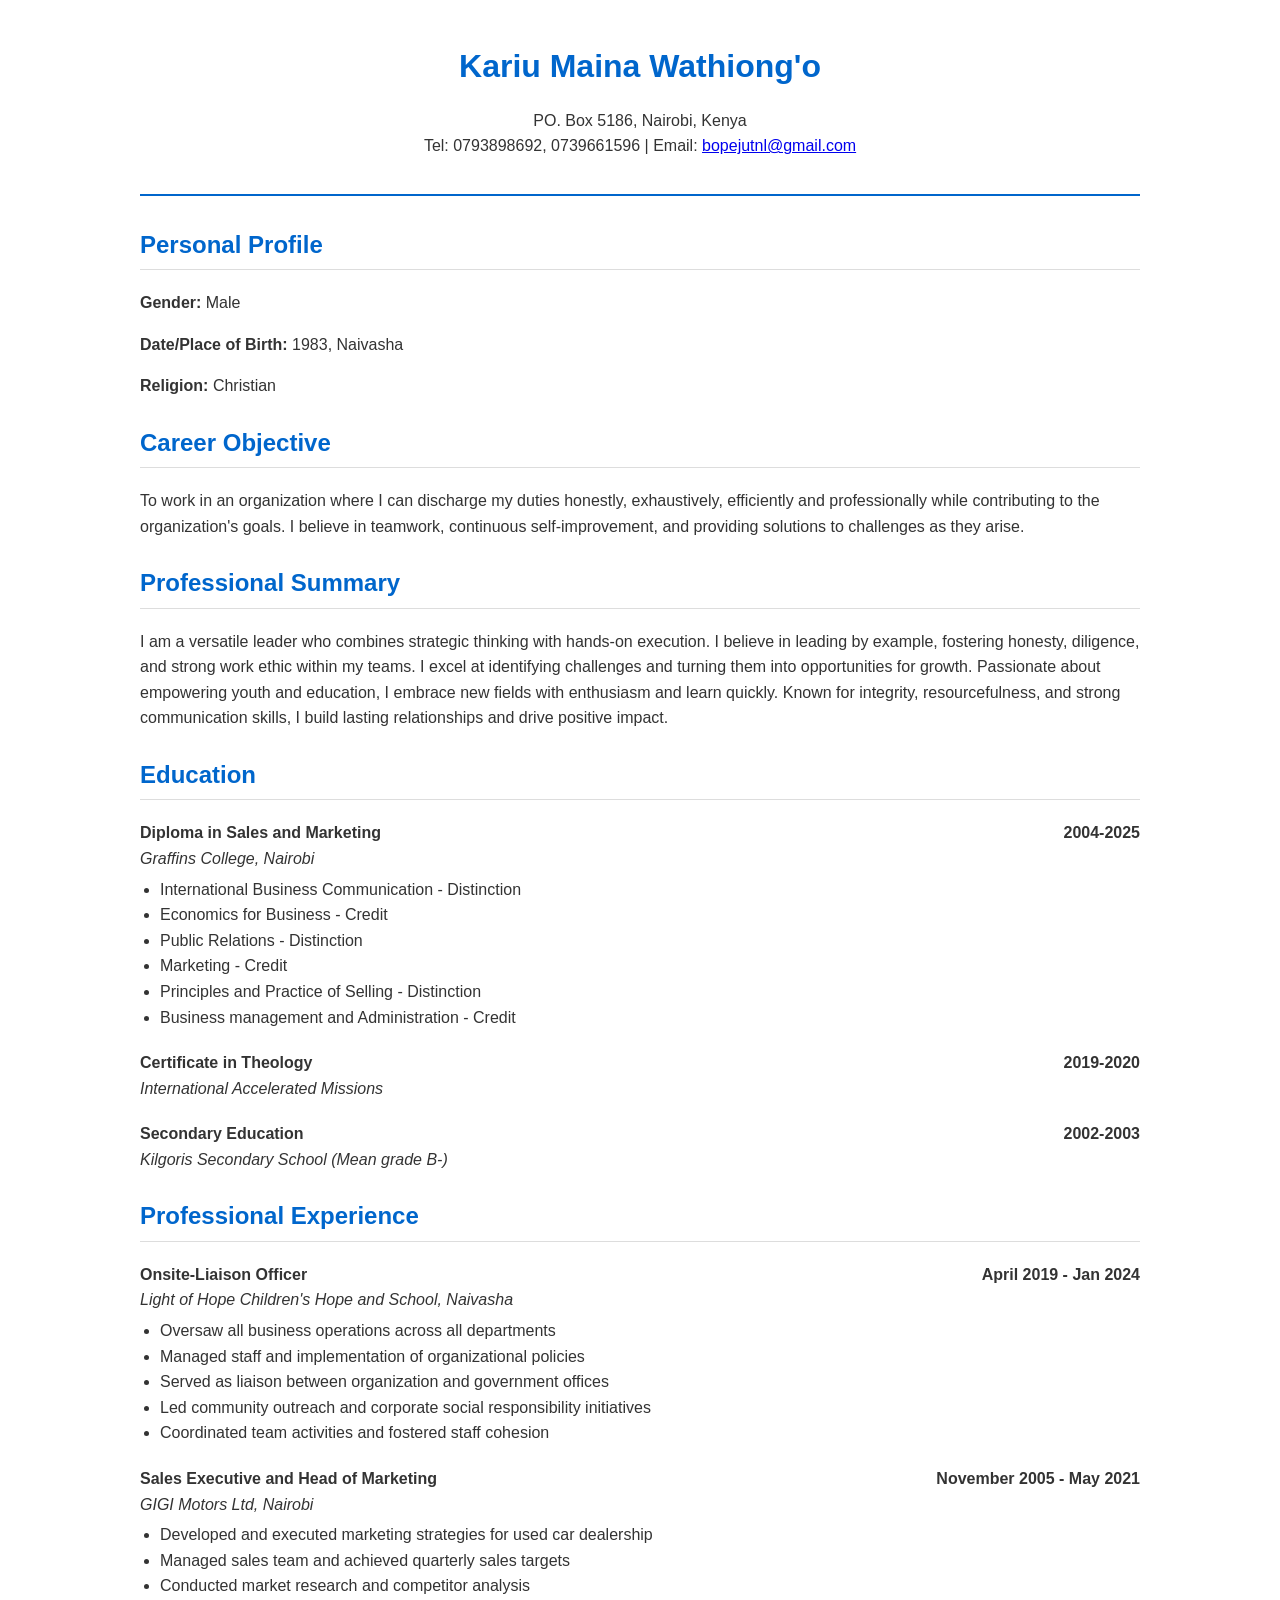
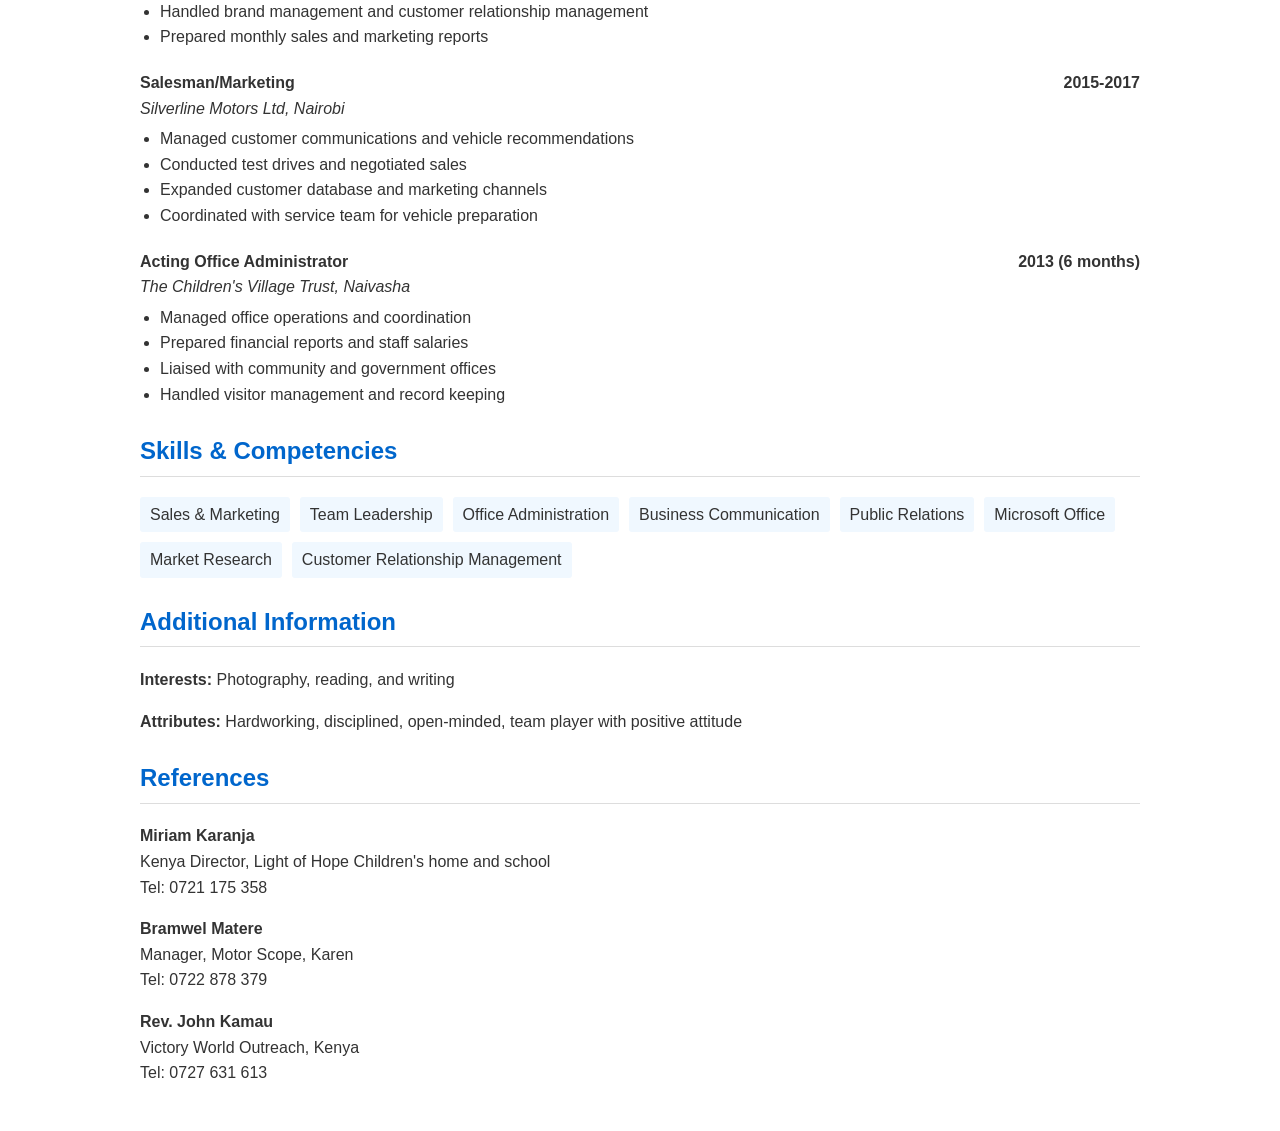
==== index.html @ bd1d7844 "Update and rename Kariu.html to index.html" ====
<!DOCTYPE html>
<html lang="en">
<head>
    <meta charset="UTF-8">
    <meta name="viewport" content="width=device-width, initial-scale=1.0">
    <title>Kariu Maina - Professional Profile</title>
    <style>
        body {
            font-family: Arial, sans-serif;
            line-height: 1.6;
            margin: 0;
            padding: 20px;
            color: #333;
            max-width: 1000px;
            margin: 0 auto;
        }
        header {
            text-align: center;
            margin-bottom: 30px;
            border-bottom: 2px solid #0066cc;
            padding-bottom: 20px;
        }
        h1 {
            color: #0066cc;
            margin-bottom: 5px;
        }
        h2 {
            color: #0066cc;
            border-bottom: 1px solid #ddd;
            padding-bottom: 5px;
            margin-top: 25px;
        }
        .contact-info {
            margin: 15px 0;
        }
        .section {
            margin-bottom: 25px;
        }
        .job {
            margin-bottom: 20px;
        }
        .job-title {
            font-weight: bold;
            display: flex;
            justify-content: space-between;
        }
        .job-company {
            font-style: italic;
        }
        ul {
            margin-top: 5px;
            padding-left: 20px;
        }
        .skills {
            display: flex;
            flex-wrap: wrap;
            gap: 10px;
        }
        .skill {
            background-color: #f0f8ff;
            padding: 5px 10px;
            border-radius: 3px;
        }
    </style>
</head>
<body>
    <header>
        <h1>Kariu Maina Wathiong'o</h1>
        <div class="contact-info">
            <div>PO. Box 5186, Nairobi, Kenya</div>
            <div>Tel: 0793898692, 0739661596 | Email: <a href="mailto:bopejutnl@gmail.com">bopejutnl@gmail.com</a></div>
        </div>
    </header>

    <section class="section">
        <h2>Personal Profile</h2>
        <p><strong>Gender:</strong> Male</p>
        <p><strong>Date/Place of Birth:</strong> 1983, Naivasha</p>
        <p><strong>Religion:</strong> Christian</p>
    </section>

    <section class="section">
        <h2>Career Objective</h2>
        <p>To work in an organization where I can discharge my duties honestly, exhaustively, efficiently and professionally while contributing to the organization's goals. I believe in teamwork, continuous self-improvement, and providing solutions to challenges as they arise.</p>
    </section>

    <section class="section">
        <h2>Professional Summary</h2>
        <p>I am a versatile leader who combines strategic thinking with hands-on execution. I believe in leading by example, fostering honesty, diligence, and strong work ethic within my teams. I excel at identifying challenges and turning them into opportunities for growth. Passionate about empowering youth and education, I embrace new fields with enthusiasm and learn quickly. Known for integrity, resourcefulness, and strong communication skills, I build lasting relationships and drive positive impact.</p>
    </section>

    <section class="section">
        <h2>Education</h2>
        <div class="job">
            <div class="job-title">
                <span>Diploma in Sales and Marketing</span>
                <span>2004-2025</span>
            </div>
            <div class="job-company">Graffins College, Nairobi</div>
            <ul>
                <li>International Business Communication - Distinction</li>
                <li>Economics for Business - Credit</li>
                <li>Public Relations - Distinction</li>
                <li>Marketing - Credit</li>
                <li>Principles and Practice of Selling - Distinction</li>
                <li>Business management and Administration - Credit</li>
            </ul>
        </div>
        
        <div class="job">
            <div class="job-title">
                <span>Certificate in Theology</span>
                <span>2019-2020</span>
            </div>
            <div class="job-company">International Accelerated Missions</div>
        </div>
        
        <div class="job">
            <div class="job-title">
                <span>Secondary Education</span>
                <span>2002-2003</span>
            </div>
            <div class="job-company">Kilgoris Secondary School (Mean grade B-)</div>
        </div>
    </section>

    <section class="section">
        <h2>Professional Experience</h2>
        
        <div class="job">
            <div class="job-title">
                <span>Onsite-Liaison Officer</span>
                <span>April 2019 - Jan 2024</span>
            </div>
            <div class="job-company">Light of Hope Children's Hope and School, Naivasha</div>
            <ul>
                <li>Oversaw all business operations across all departments</li>
                <li>Managed staff and implementation of organizational policies</li>
                <li>Served as liaison between organization and government offices</li>
                <li>Led community outreach and corporate social responsibility initiatives</li>
                <li>Coordinated team activities and fostered staff cohesion</li>
            </ul>
        </div>
        
        <div class="job">
            <div class="job-title">
                <span>Sales Executive and Head of Marketing</span>
                <span>November 2005 - May 2021</span>
            </div>
            <div class="job-company">GIGI Motors Ltd, Nairobi</div>
            <ul>
                <li>Developed and executed marketing strategies for used car dealership</li>
                <li>Managed sales team and achieved quarterly sales targets</li>
                <li>Conducted market research and competitor analysis</li>
                <li>Handled brand management and customer relationship management</li>
                <li>Prepared monthly sales and marketing reports</li>
            </ul>
        </div>
        
        <div class="job">
            <div class="job-title">
                <span>Salesman/Marketing</span>
                <span>2015-2017</span>
            </div>
            <div class="job-company">Silverline Motors Ltd, Nairobi</div>
            <ul>
                <li>Managed customer communications and vehicle recommendations</li>
                <li>Conducted test drives and negotiated sales</li>
                <li>Expanded customer database and marketing channels</li>
                <li>Coordinated with service team for vehicle preparation</li>
            </ul>
        </div>
        
        <div class="job">
            <div class="job-title">
                <span>Acting Office Administrator</span>
                <span>2013 (6 months)</span>
            </div>
            <div class="job-company">The Children's Village Trust, Naivasha</div>
            <ul>
                <li>Managed office operations and coordination</li>
                <li>Prepared financial reports and staff salaries</li>
                <li>Liaised with community and government offices</li>
                <li>Handled visitor management and record keeping</li>
            </ul>
        </div>
    </section>

    <section class="section">
        <h2>Skills & Competencies</h2>
        <div class="skills">
            <div class="skill">Sales & Marketing</div>
            <div class="skill">Team Leadership</div>
            <div class="skill">Office Administration</div>
            <div class="skill">Business Communication</div>
            <div class="skill">Public Relations</div>
            <div class="skill">Microsoft Office</div>
            <div class="skill">Market Research</div>
            <div class="skill">Customer Relationship Management</div>
        </div>
    </section>

    <section class="section">
        <h2>Additional Information</h2>
        <p><strong>Interests:</strong> Photography, reading, and writing</p>
        <p><strong>Attributes:</strong> Hardworking, disciplined, open-minded, team player with positive attitude</p>
    </section>

    <section class="section">
        <h2>References</h2>
        <p><strong>Miriam Karanja</strong><br>
        Kenya Director, Light of Hope Children's home and school<br>
        Tel: 0721 175 358</p>
        
        <p><strong>Bramwel Matere</strong><br>
        Manager, Motor Scope, Karen<br>
        Tel: 0722 878 379</p>
        
        <p><strong>Rev. John Kamau</strong><br>
        Victory World Outreach, Kenya<br>
        Tel: 0727 631 613</p>
    </section>
</body>
</html>
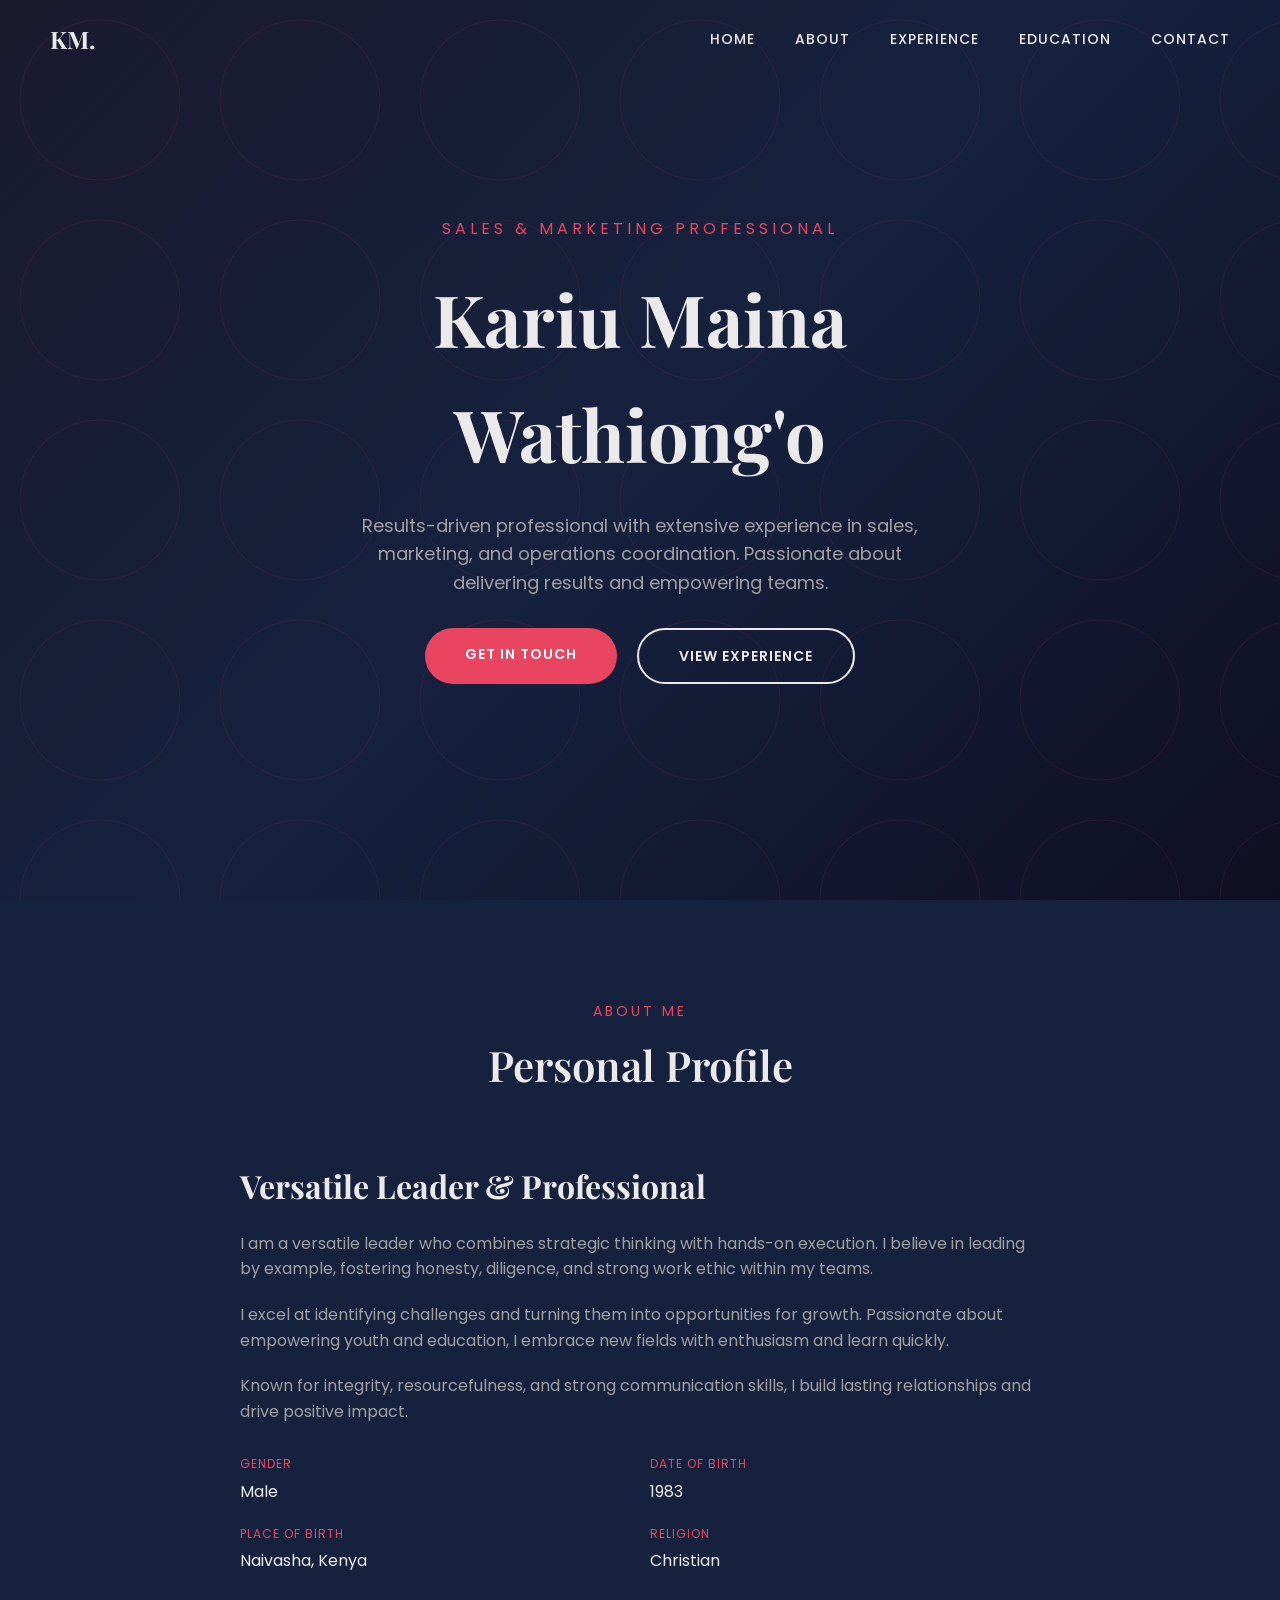
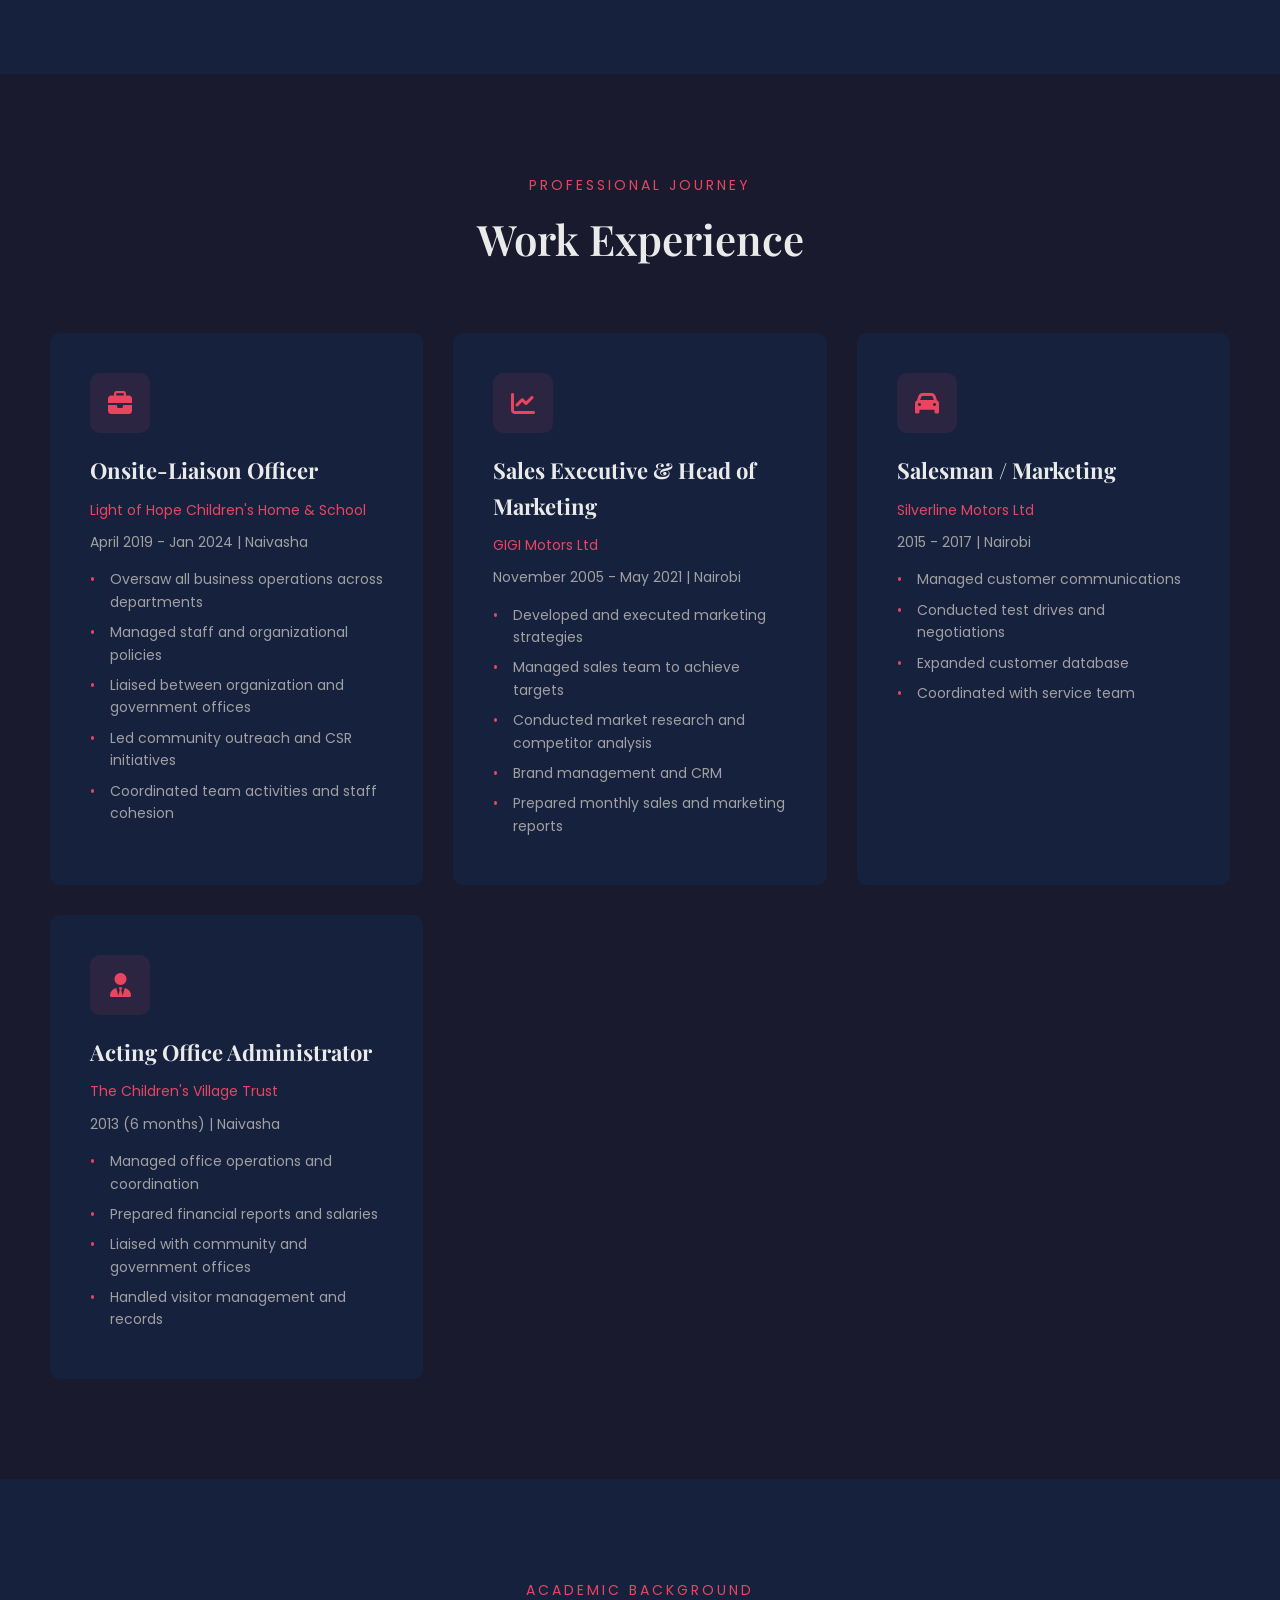
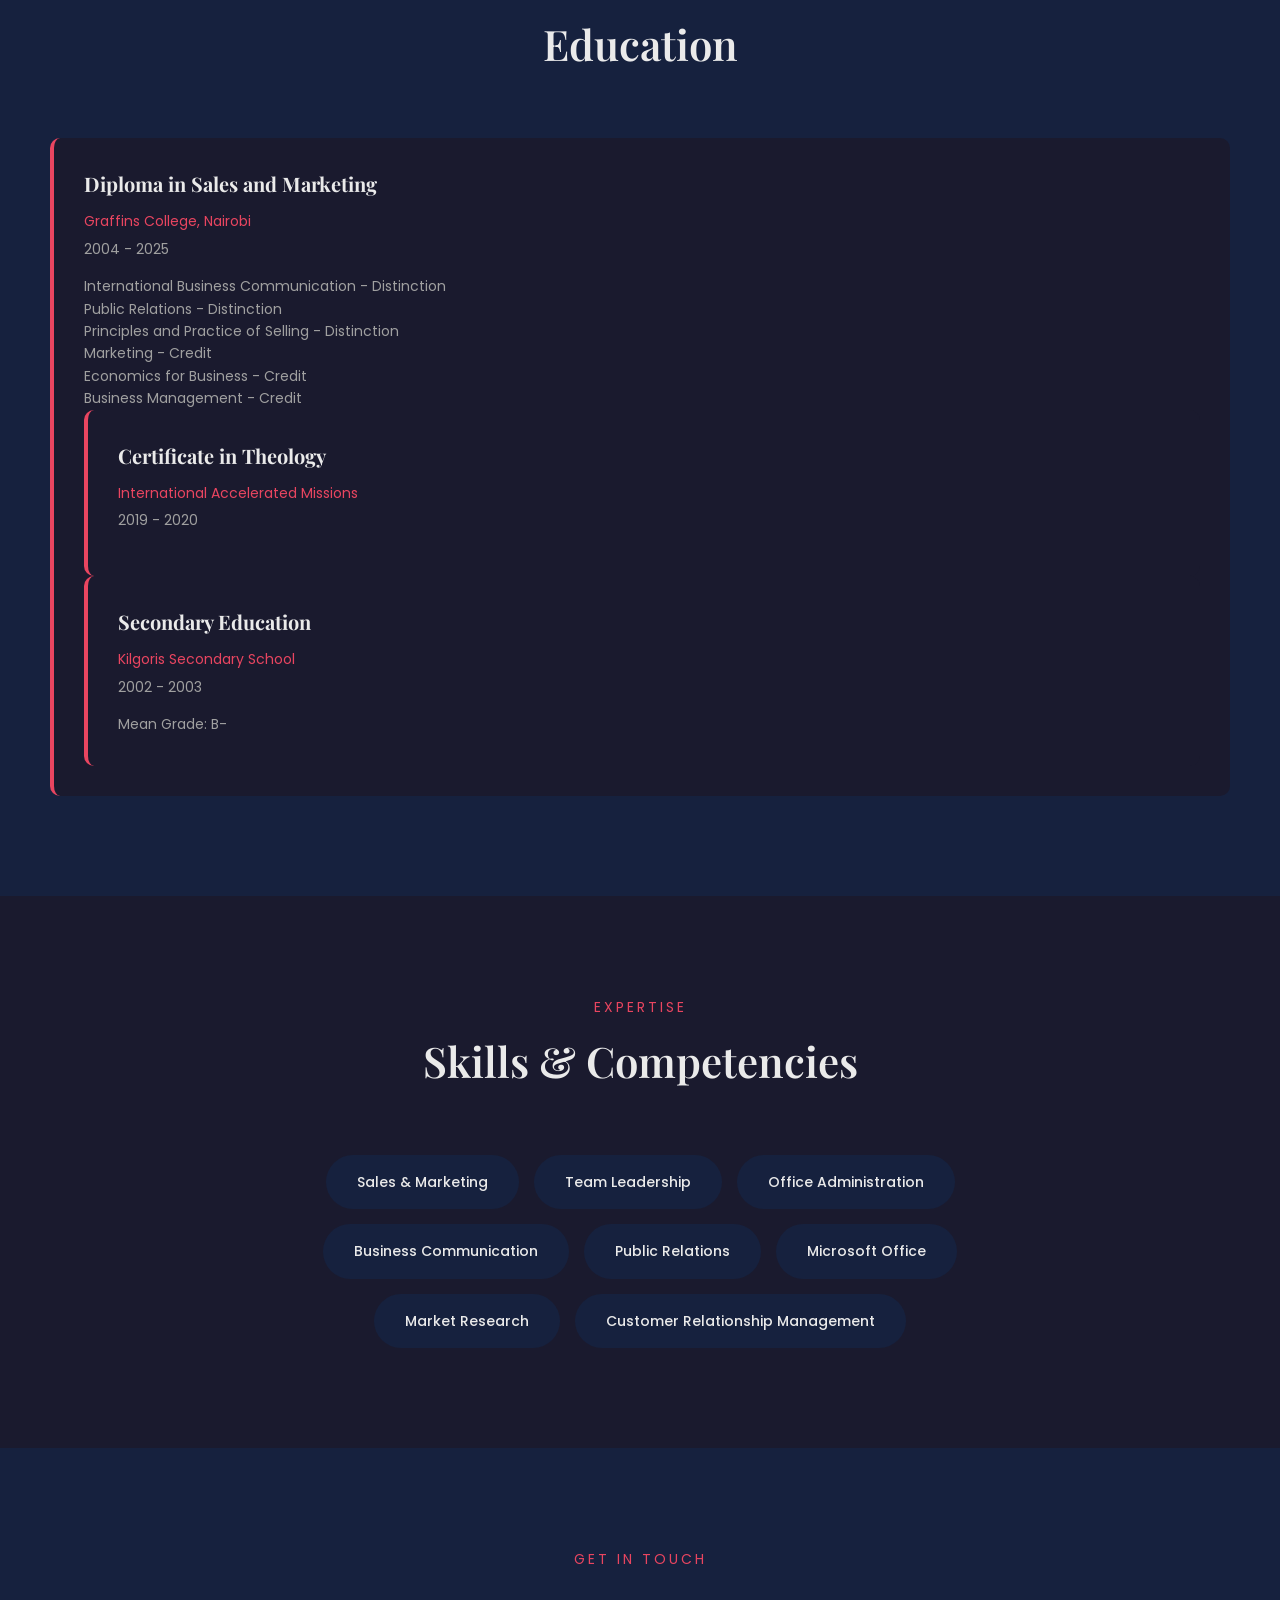
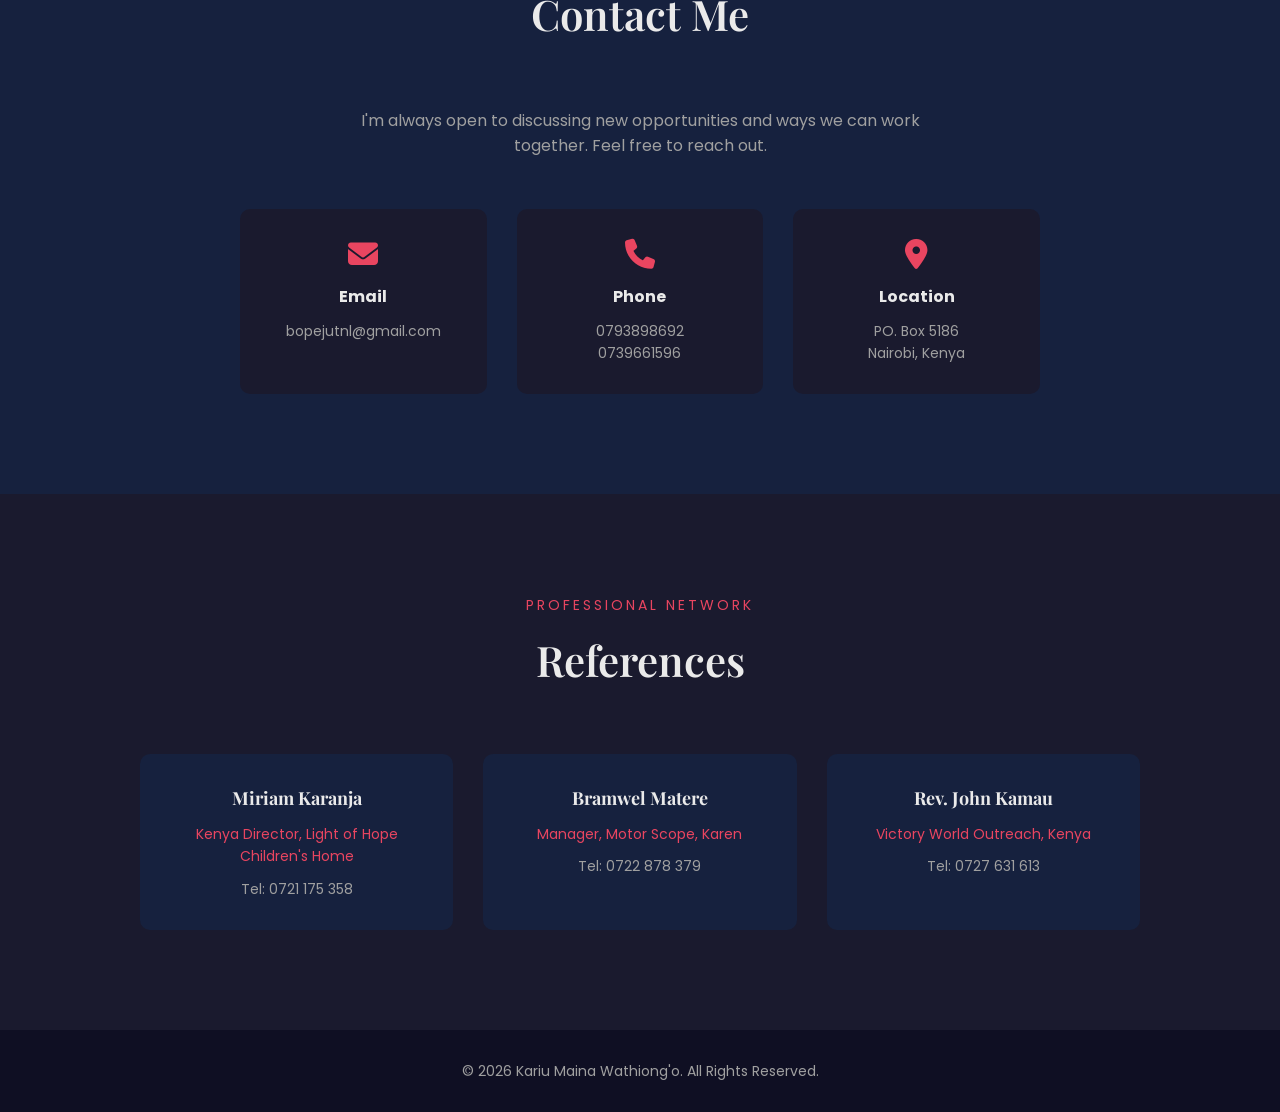
==== commit a8f8c9bc: "Updated portfolio with modern design and mobile responsiveness" ====
--- a/index.html
+++ b/index.html
@@ -1,224 +1,1096 @@
-<!DOCTYPE html>
-<html lang="en">
-<head>
-    <meta charset="UTF-8">
-    <meta name="viewport" content="width=device-width, initial-scale=1.0">
-    <title>Kariu Maina - Professional Profile</title>
-    <style>
-        body {
-            font-family: Arial, sans-serif;
-            line-height: 1.6;
-            margin: 0;
-            padding: 20px;
-            color: #333;
-            max-width: 1000px;
-            margin: 0 auto;
-        }
-        header {
-            text-align: center;
-            margin-bottom: 30px;
-            border-bottom: 2px solid #0066cc;
-            padding-bottom: 20px;
-        }
-        h1 {
-            color: #0066cc;
-            margin-bottom: 5px;
-        }
-        h2 {
-            color: #0066cc;
-            border-bottom: 1px solid #ddd;
-            padding-bottom: 5px;
-            margin-top: 25px;
-        }
-        .contact-info {
-            margin: 15px 0;
-        }
-        .section {
-            margin-bottom: 25px;
-        }
-        .job {
-            margin-bottom: 20px;
-        }
-        .job-title {
-            font-weight: bold;
-            display: flex;
-            justify-content: space-between;
-        }
-        .job-company {
-            font-style: italic;
-        }
-        ul {
-            margin-top: 5px;
-            padding-left: 20px;
-        }
-        .skills {
-            display: flex;
-            flex-wrap: wrap;
-            gap: 10px;
-        }
-        .skill {
-            background-color: #f0f8ff;
-            padding: 5px 10px;
-            border-radius: 3px;
-        }
-    </style>
-</head>
-<body>
-    <header>
-        <h1>Kariu Maina Wathiong'o</h1>
-        <div class="contact-info">
-            <div>PO. Box 5186, Nairobi, Kenya</div>
-            <div>Tel: 0793898692, 0739661596 | Email: <a href="mailto:bopejutnl@gmail.com">bopejutnl@gmail.com</a></div>
-        </div>
-    </header>
-
-    <section class="section">
-        <h2>Personal Profile</h2>
-        <p><strong>Gender:</strong> Male</p>
-        <p><strong>Date/Place of Birth:</strong> 1983, Naivasha</p>
-        <p><strong>Religion:</strong> Christian</p>
-    </section>
-
-    <section class="section">
-        <h2>Career Objective</h2>
-        <p>To work in an organization where I can discharge my duties honestly, exhaustively, efficiently and professionally while contributing to the organization's goals. I believe in teamwork, continuous self-improvement, and providing solutions to challenges as they arise.</p>
-    </section>
-
-    <section class="section">
-        <h2>Professional Summary</h2>
-        <p>I am a versatile leader who combines strategic thinking with hands-on execution. I believe in leading by example, fostering honesty, diligence, and strong work ethic within my teams. I excel at identifying challenges and turning them into opportunities for growth. Passionate about empowering youth and education, I embrace new fields with enthusiasm and learn quickly. Known for integrity, resourcefulness, and strong communication skills, I build lasting relationships and drive positive impact.</p>
-    </section>
-
-    <section class="section">
-        <h2>Education</h2>
-        <div class="job">
-            <div class="job-title">
-                <span>Diploma in Sales and Marketing</span>
-                <span>2004-2025</span>
-            </div>
-            <div class="job-company">Graffins College, Nairobi</div>
-            <ul>
-                <li>International Business Communication - Distinction</li>
-                <li>Economics for Business - Credit</li>
-                <li>Public Relations - Distinction</li>
-                <li>Marketing - Credit</li>
-                <li>Principles and Practice of Selling - Distinction</li>
-                <li>Business management and Administration - Credit</li>
-            </ul>
-        </div>
-        
-        <div class="job">
-            <div class="job-title">
-                <span>Certificate in Theology</span>
-                <span>2019-2020</span>
-            </div>
-            <div class="job-company">International Accelerated Missions</div>
-        </div>
-        
-        <div class="job">
-            <div class="job-title">
-                <span>Secondary Education</span>
-                <span>2002-2003</span>
-            </div>
-            <div class="job-company">Kilgoris Secondary School (Mean grade B-)</div>
-        </div>
-    </section>
-
-    <section class="section">
-        <h2>Professional Experience</h2>
-        
-        <div class="job">
-            <div class="job-title">
-                <span>Onsite-Liaison Officer</span>
-                <span>April 2019 - Jan 2024</span>
-            </div>
-            <div class="job-company">Light of Hope Children's Hope and School, Naivasha</div>
-            <ul>
-                <li>Oversaw all business operations across all departments</li>
-                <li>Managed staff and implementation of organizational policies</li>
-                <li>Served as liaison between organization and government offices</li>
-                <li>Led community outreach and corporate social responsibility initiatives</li>
-                <li>Coordinated team activities and fostered staff cohesion</li>
-            </ul>
-        </div>
-        
-        <div class="job">
-            <div class="job-title">
-                <span>Sales Executive and Head of Marketing</span>
-                <span>November 2005 - May 2021</span>
-            </div>
-            <div class="job-company">GIGI Motors Ltd, Nairobi</div>
-            <ul>
-                <li>Developed and executed marketing strategies for used car dealership</li>
-                <li>Managed sales team and achieved quarterly sales targets</li>
-                <li>Conducted market research and competitor analysis</li>
-                <li>Handled brand management and customer relationship management</li>
-                <li>Prepared monthly sales and marketing reports</li>
-            </ul>
-        </div>
-        
-        <div class="job">
-            <div class="job-title">
-                <span>Salesman/Marketing</span>
-                <span>2015-2017</span>
-            </div>
-            <div class="job-company">Silverline Motors Ltd, Nairobi</div>
-            <ul>
-                <li>Managed customer communications and vehicle recommendations</li>
-                <li>Conducted test drives and negotiated sales</li>
-                <li>Expanded customer database and marketing channels</li>
-                <li>Coordinated with service team for vehicle preparation</li>
-            </ul>
-        </div>
-        
-        <div class="job">
-            <div class="job-title">
-                <span>Acting Office Administrator</span>
-                <span>2013 (6 months)</span>
-            </div>
-            <div class="job-company">The Children's Village Trust, Naivasha</div>
-            <ul>
-                <li>Managed office operations and coordination</li>
-                <li>Prepared financial reports and staff salaries</li>
-                <li>Liaised with community and government offices</li>
-                <li>Handled visitor management and record keeping</li>
-            </ul>
-        </div>
-    </section>
-
-    <section class="section">
-        <h2>Skills & Competencies</h2>
-        <div class="skills">
-            <div class="skill">Sales & Marketing</div>
-            <div class="skill">Team Leadership</div>
-            <div class="skill">Office Administration</div>
-            <div class="skill">Business Communication</div>
-            <div class="skill">Public Relations</div>
-            <div class="skill">Microsoft Office</div>
-            <div class="skill">Market Research</div>
-            <div class="skill">Customer Relationship Management</div>
-        </div>
-    </section>
-
-    <section class="section">
-        <h2>Additional Information</h2>
-        <p><strong>Interests:</strong> Photography, reading, and writing</p>
-        <p><strong>Attributes:</strong> Hardworking, disciplined, open-minded, team player with positive attitude</p>
-    </section>
-
-    <section class="section">
-        <h2>References</h2>
-        <p><strong>Miriam Karanja</strong><br>
-        Kenya Director, Light of Hope Children's home and school<br>
-        Tel: 0721 175 358</p>
-        
-        <p><strong>Bramwel Matere</strong><br>
-        Manager, Motor Scope, Karen<br>
-        Tel: 0722 878 379</p>
-        
-        <p><strong>Rev. John Kamau</strong><br>
-        Victory World Outreach, Kenya<br>
-        Tel: 0727 631 613</p>
-    </section>
-</body>
-</html>
+<!DOCTYPE html>
+<html lang="en">
+<head>
+    <meta charset="UTF-8">
+    <meta name="viewport" content="width=device-width, initial-scale=1.0">
+    <title>Kariu Maina Wathiong'o | Portfolio</title>
+    <link href="https://fonts.googleapis.com/css2?family=Playfair+Display:wght@400;500;600;700&family=Poppins:wght@300;400;500;600;700&display=swap" rel="stylesheet">
+    <link rel="stylesheet" href="https://cdnjs.cloudflare.com/ajax/libs/font-awesome/6.4.0/css/all.min.css">
+    
+    <style>
+        :root {
+            --primary: #1a1a2e;
+            --secondary: #16213e;
+            --accent: #e94560;
+            --light: #f8f9fa;
+            --dark: #0f0f23;
+            --text-light: #eaeaea;
+            --text-muted: #a0a0a0;
+        }
+        
+        * {
+            margin: 0;
+            padding: 0;
+            box-sizing: border-box;
+        }
+        
+        html {
+            scroll-behavior: smooth;
+        }
+        
+        body {
+            font-family: 'Poppins', sans-serif;
+            background: var(--primary);
+            color: var(--text-light);
+            line-height: 1.6;
+            overflow-x: hidden;
+        }
+        
+        /* Navigation */
+        nav {
+            position: fixed;
+            top: 0;
+            width: 100%;
+            padding: 20px 50px;
+            display: flex;
+            justify-content: space-between;
+            align-items: center;
+            z-index: 1000;
+            transition: all 0.3s ease;
+            background: transparent;
+        }
+        
+        nav.scrolled {
+            background: rgba(26, 26, 46, 0.95);
+            padding: 15px 50px;
+            box-shadow: 0 2px 20px rgba(0,0,0,0.3);
+        }
+        
+        .logo {
+            font-family: 'Playfair Display', serif;
+            font-size: 24px;
+            font-weight: 700;
+            color: var(--text-light);
+            text-decoration: none;
+        }
+        
+        .nav-links {
+            display: flex;
+            gap: 40px;
+            list-style: none;
+        }
+        
+        .nav-links a {
+            color: var(--text-light);
+            text-decoration: none;
+            font-size: 14px;
+            font-weight: 500;
+            letter-spacing: 1px;
+            text-transform: uppercase;
+            transition: color 0.3s ease;
+            position: relative;
+        }
+        
+        .nav-links a::after {
+            content: '';
+            position: absolute;
+            bottom: -5px;
+            left: 0;
+            width: 0;
+            height: 2px;
+            background: var(--accent);
+            transition: width 0.3s ease;
+        }
+        
+        .nav-links a:hover::after {
+            width: 100%;
+        }
+        
+        .nav-links a:hover {
+            color: var(--accent);
+        }
+        
+        /* Hero Section */
+        .hero {
+            min-height: 100vh;
+            display: flex;
+            align-items: center;
+            justify-content: center;
+            position: relative;
+            background: linear-gradient(135deg, var(--primary) 0%, var(--secondary) 50%, var(--dark) 100%);
+            overflow: hidden;
+        }
+        
+        .hero::before {
+            content: '';
+            position: absolute;
+            top: 0;
+            left: 0;
+            width: 100%;
+            height: 100%;
+            background: url('data:image/svg+xml,<svg xmlns="http://www.w3.org/2000/svg" viewBox="0 0 100 100"><circle cx="50" cy="50" r="40" fill="none" stroke="%23e94560" stroke-width="0.5" opacity="0.1"/></svg>');
+            background-size: 200px 200px;
+            animation: float 20s ease-in-out infinite;
+        }
+        
+        @keyframes float {
+            0%, 100% { transform: translateY(0) rotate(0deg); }
+            50% { transform: translateY(-20px) rotate(5deg); }
+        }
+        
+        .hero-content {
+            text-align: center;
+            z-index: 1;
+            padding: 0 20px;
+        }
+        
+        .hero-subtitle {
+            font-size: 16px;
+            letter-spacing: 4px;
+            text-transform: uppercase;
+            color: var(--accent);
+            margin-bottom: 20px;
+            animation: fadeInUp 1s ease forwards;
+            opacity: 0;
+        }
+        
+        .hero-title {
+            font-family: 'Playfair Display', serif;
+            font-size: 72px;
+            font-weight: 700;
+            margin-bottom: 20px;
+            animation: fadeInUp 1s ease 0.2s forwards;
+            opacity: 0;
+        }
+        
+        .hero-title span {
+            color: var(--accent);
+        }
+        
+        .hero-description {
+            font-size: 18px;
+            color: var(--text-muted);
+            max-width: 600px;
+            margin: 0 auto 30px;
+            animation: fadeInUp 1s ease 0.4s forwards;
+            opacity: 0;
+        }
+        
+        .hero-buttons {
+            display: flex;
+            gap: 20px;
+            justify-content: center;
+            animation: fadeInUp 1s ease 0.6s forwards;
+            opacity: 0;
+        }
+        
+        .btn {
+            padding: 15px 40px;
+            border-radius: 50px;
+            text-decoration: none;
+            font-weight: 600;
+            font-size: 14px;
+            letter-spacing: 1px;
+            text-transform: uppercase;
+            transition: all 0.3s ease;
+            cursor: pointer;
+            border: none;
+        }
+        
+        .btn-primary {
+            background: var(--accent);
+            color: white;
+        }
+        
+        .btn-primary:hover {
+            background: #d63850;
+            transform: translateY(-3px);
+            box-shadow: 0 10px 30px rgba(233, 69, 96, 0.3);
+        }
+        
+        .btn-secondary {
+            background: transparent;
+            color: var(--text-light);
+            border: 2px solid var(--text-light);
+        }
+        
+        .btn-secondary:hover {
+            background: var(--text-light);
+            color: var(--primary);
+            transform: translateY(-3px);
+        }
+        
+        @keyframes fadeInUp {
+            from {
+                opacity: 0;
+                transform: translateY(30px);
+            }
+            to {
+                opacity: 1;
+                transform: translateY(0);
+            }
+        }
+        
+        /* About Section */
+        .about {
+            padding: 100px 50px;
+            background: var(--secondary);
+        }
+        
+        .section-header {
+            text-align: center;
+            margin-bottom: 60px;
+        }
+        
+        .section-subtitle {
+            font-size: 14px;
+            letter-spacing: 3px;
+            text-transform: uppercase;
+            color: var(--accent);
+            margin-bottom: 10px;
+        }
+        
+        .section-title {
+            font-family: 'Playfair Display', serif;
+            font-size: 42px;
+            font-weight: 600;
+        }
+        
+        .about-content {
+            max-width: 800px;
+            margin: 0 auto;
+        }
+        
+        .about-text h3 {
+            font-family: 'Playfair Display', serif;
+            font-size: 32px;
+            margin-bottom: 20px;
+        }
+        
+        .about-text p {
+            color: var(--text-muted);
+            margin-bottom: 20px;
+        }
+        
+        .about-info {
+            display: grid;
+            grid-template-columns: 1fr 1fr;
+            gap: 20px;
+            margin-top: 30px;
+        }
+        
+        .info-item {
+            display: flex;
+            flex-direction: column;
+        }
+        
+        .info-label {
+            font-size: 12px;
+            text-transform: uppercase;
+            letter-spacing: 1px;
+            color: var(--accent);
+            margin-bottom: 5px;
+        }
+        
+        .info-value {
+            font-size: 16px;
+            color: var(--text-light);
+        }
+        
+        /* Experience Section */
+        .experience {
+            padding: 100px 50px;
+            background: var(--primary);
+        }
+        
+        .experience-grid {
+            display: grid;
+            grid-template-columns: repeat(auto-fit, minmax(300px, 1fr));
+            gap: 30px;
+            max-width: 1200px;
+            margin: 0 auto;
+        }
+        
+        .experience-card {
+            background: var(--secondary);
+            padding: 40px;
+            border-radius: 10px;
+            transition: all 0.3s ease;
+            position: relative;
+            overflow: hidden;
+        }
+        
+        .experience-card::before {
+            content: '';
+            position: absolute;
+            top: 0;
+            left: 0;
+            width: 4px;
+            height: 100%;
+            background: var(--accent);
+            transform: scaleY(0);
+            transition: transform 0.3s ease;
+        }
+        
+        .experience-card:hover {
+            transform: translateY(-10px);
+            box-shadow: 0 20px 40px rgba(0,0,0,0.3);
+        }
+        
+        .experience-card:hover::before {
+            transform: scaleY(1);
+        }
+        
+        .experience-icon {
+            width: 60px;
+            height: 60px;
+            background: rgba(233, 69, 96, 0.1);
+            border-radius: 10px;
+            display: flex;
+            align-items: center;
+            justify-content: center;
+            margin-bottom: 20px;
+        }
+        
+        .experience-icon i {
+            font-size: 24px;
+            color: var(--accent);
+        }
+        
+        .experience-card h3 {
+            font-family: 'Playfair Display', serif;
+            font-size: 22px;
+            margin-bottom: 10px;
+        }
+        
+        .experience-card .company {
+            color: var(--accent);
+            font-size: 14px;
+            margin-bottom: 10px;
+        }
+        
+        .experience-card .dates {
+            color: var(--text-muted);
+            font-size: 14px;
+            margin-bottom: 15px;
+        }
+        
+        .experience-card ul {
+            list-style: none;
+        }
+        
+        .experience-card ul li {
+            color: var(--text-muted);
+            font-size: 14px;
+            margin-bottom: 8px;
+            padding-left: 20px;
+            position: relative;
+        }
+        
+        .experience-card ul li::before {
+            content: '•';
+            position: absolute;
+            left: 0;
+            color: var(--accent);
+        }
+        
+        /* Education Section */
+        .education {
+            padding: 100px 50px;
+            background: var(--secondary);
+        }
+        
+        .education-grid {
+            display: grid;
+            grid-template-columns: repeat(auto-fit, minmax(300px, 1fr));
+            gap: 30px;
+            max-width: 1200px;
+            margin: 0 auto;
+        }
+        
+        .education-card {
+            background: var(--primary);
+            padding: 30px;
+            border-radius: 10px;
+            border-left: 4px solid var(--accent);
+        }
+        
+        .education-card h3 {
+            font-family: 'Playfair Display', serif;
+            font-size: 20px;
+            margin-bottom: 10px;
+        }
+        
+        .education-card .school {
+            color: var(--accent);
+            font-size: 14px;
+            margin-bottom: 5px;
+        }
+        
+        .education-card .dates {
+            color: var(--text-muted);
+            font-size: 14px;
+            margin-bottom: 15px;
+        }
+        
+        .education-card .subjects {
+            font-size: 14px;
+            color: var(--text-muted);
+        }
+        
+        /* Skills Section */
+        .skills {
+            padding: 100px 50px;
+            background: var(--primary);
+        }
+        
+        .skills-grid {
+            display: flex;
+            flex-wrap: wrap;
+            justify-content: center;
+            gap: 15px;
+            max-width: 800px;
+            margin: 0 auto;
+        }
+        
+        .skill-tag {
+            background: var(--secondary);
+            padding: 15px 30px;
+            border-radius: 50px;
+            font-size: 14px;
+            font-weight: 500;
+            transition: all 0.3s ease;
+            border: 1px solid transparent;
+        }
+        
+        .skill-tag:hover {
+            background: var(--accent);
+            transform: translateY(-3px);
+        }
+        
+        /* Contact Section */
+        .contact {
+            padding: 100px 50px;
+            background: var(--secondary);
+        }
+        
+        .contact-content {
+            max-width: 800px;
+            margin: 0 auto;
+            text-align: center;
+        }
+        
+        .contact-info {
+            display: grid;
+            grid-template-columns: repeat(auto-fit, minmax(200px, 1fr));
+            gap: 30px;
+            margin-top: 50px;
+        }
+        
+        .contact-item {
+            background: var(--primary);
+            padding: 30px;
+            border-radius: 10px;
+            transition: all 0.3s ease;
+        }
+        
+        .contact-item:hover {
+            transform: translateY(-5px);
+        }
+        
+        .contact-item i {
+            font-size: 30px;
+            color: var(--accent);
+            margin-bottom: 15px;
+        }
+        
+        .contact-item h4 {
+            font-size: 16px;
+            margin-bottom: 10px;
+        }
+        
+        .contact-item p {
+            color: var(--text-muted);
+            font-size: 14px;
+        }
+        
+        /* References Section */
+        .references {
+            padding: 100px 50px;
+            background: var(--primary);
+        }
+        
+        .references-grid {
+            display: grid;
+            grid-template-columns: repeat(auto-fit, minmax(280px, 1fr));
+            gap: 30px;
+            max-width: 1000px;
+            margin: 0 auto;
+        }
+        
+        .reference-card {
+            background: var(--secondary);
+            padding: 30px;
+            border-radius: 10px;
+            text-align: center;
+        }
+        
+        .reference-card h4 {
+            font-family: 'Playfair Display', serif;
+            font-size: 18px;
+            margin-bottom: 10px;
+        }
+        
+        .reference-card .position {
+            color: var(--accent);
+            font-size: 14px;
+            margin-bottom: 10px;
+        }
+        
+        .reference-card .phone {
+            color: var(--text-muted);
+            font-size: 14px;
+        }
+        
+        /* Footer */
+        footer {
+            padding: 30px 50px;
+            background: var(--dark);
+            text-align: center;
+        }
+        
+        footer p {
+            color: var(--text-muted);
+            font-size: 14px;
+        }
+        
+        /* Mobile Menu */
+        .menu-toggle {
+            display: none;
+            flex-direction: column;
+            gap: 5px;
+            cursor: pointer;
+        }
+        
+        .menu-toggle span {
+            width: 25px;
+            height: 2px;
+            background: var(--text-light);
+            transition: all 0.3s ease;
+        }
+        
+        /* Responsive */
+        @media (max-width: 768px) {
+            nav {
+                padding: 15px 20px;
+            }
+            
+            .logo {
+                font-size: 20px;
+            }
+            
+            .nav-links {
+                display: none;
+                position: absolute;
+                top: 60px;
+                left: 0;
+                width: 100%;
+                background: rgba(26, 26, 46, 0.98);
+                flex-direction: column;
+                padding: 20px;
+                gap: 15px;
+                text-align: center;
+                box-shadow: 0 10px 30px rgba(0,0,0,0.3);
+            }
+            
+            .nav-links.active {
+                display: flex;
+            }
+            
+            .nav-links a {
+                font-size: 12px;
+                padding: 10px 0;
+            }
+            
+            .menu-toggle {
+                display: flex;
+            }
+            
+            .hero {
+                padding: 0 20px;
+            }
+            
+            .hero-title {
+                font-size: 36px;
+                line-height: 1.2;
+            }
+            
+            .hero-subtitle {
+                font-size: 12px;
+                letter-spacing: 2px;
+            }
+            
+            .hero-description {
+                font-size: 14px;
+            }
+            
+            .hero-buttons {
+                flex-direction: column;
+                gap: 15px;
+            }
+            
+            .btn {
+                padding: 12px 30px;
+                font-size: 12px;
+            }
+            
+            .section-header {
+                margin-bottom: 40px;
+            }
+            
+            .section-subtitle {
+                font-size: 12px;
+            }
+            
+            .section-title {
+                font-size: 28px;
+            }
+            
+            .about-content {
+                grid-template-columns: 1fr;
+                padding: 0 10px;
+            }
+            
+            .about-text h3 {
+                font-size: 24px;
+            }
+            
+            .about-text p {
+                font-size: 14px;
+            }
+            
+            .about-info {
+                grid-template-columns: 1fr 1fr;
+                gap: 15px;
+            }
+            
+            .info-label {
+                font-size: 10px;
+            }
+            
+            .info-value {
+                font-size: 14px;
+            }
+            
+            .about, .experience, .education, .skills, .contact, .references {
+                padding: 50px 20px;
+            }
+            
+            .experience-grid {
+                grid-template-columns: 1fr;
+                gap: 20px;
+            }
+            
+            .experience-card {
+                padding: 25px;
+            }
+            
+            .experience-card h3 {
+                font-size: 18px;
+            }
+            
+            .experience-card .company,
+            .experience-card .dates {
+                font-size: 13px;
+            }
+            
+            .experience-card ul li {
+                font-size: 13px;
+            }
+            
+            .experience-icon {
+                width: 50px;
+                height: 50px;
+            }
+            
+            .experience-icon i {
+                font-size: 20px;
+            }
+            
+            .education-grid {
+                grid-template-columns: 1fr;
+                gap: 20px;
+            }
+            
+            .education-card {
+                padding: 20px;
+            }
+            
+            .education-card h3 {
+                font-size: 16px;
+            }
+            
+            .education-card .school,
+            .education-card .dates {
+                font-size: 13px;
+            }
+            
+            .education-card .subjects {
+                font-size: 12px;
+            }
+            
+            .skills-grid {
+                gap: 10px;
+            }
+            
+            .skill-tag {
+                padding: 10px 20px;
+                font-size: 12px;
+            }
+            
+            .contact-info {
+                grid-template-columns: 1fr;
+                gap: 20px;
+            }
+            
+            .contact-item {
+                padding: 20px;
+            }
+            
+            .references-grid {
+                grid-template-columns: 1fr;
+                gap: 20px;
+            }
+            
+            .reference-card {
+                padding: 20px;
+            }
+            
+            footer {
+                padding: 20px;
+            }
+            
+            footer p {
+                font-size: 12px;
+            }
+        }
+        
+        /* iOS specific fixes */
+        @supports (-webkit-touch-callout: none) {
+            .hero {
+                min-height: -webkit-fill-available;
+            }
+            
+            body {
+                -webkit-overflow-scrolling: touch;
+            }
+        }
+        
+        /* Android specific fixes */
+        @media screen and (max-width: 480px) {
+            .hero-title {
+                font-size: 32px;
+            }
+            
+            .about-info {
+                grid-template-columns: 1fr;
+            }
+            
+            .btn {
+                width: 100%;
+                text-align: center;
+            }
+        }
+        
+        /* Smooth scrolling for touch devices */
+        @media (hover: none) {
+            .experience-card:hover {
+                transform: none;
+            }
+            
+            .experience-card:active {
+                transform: translateY(-5px);
+                box-shadow: 0 15px 30px rgba(0,0,0,0.3);
+            }
+            
+            .skill-tag:active {
+                transform: scale(0.95);
+            }
+            
+            .contact-item:active {
+                transform: scale(0.98);
+            }
+        }
+    </style>
+</head>
+<body>
+    <!-- Navigation -->
+    <nav id="navbar">
+        <a href="#" class="logo">KM.</a>
+        <ul class="nav-links">
+            <li><a href="#home">Home</a></li>
+            <li><a href="#about">About</a></li>
+            <li><a href="#experience">Experience</a></li>
+            <li><a href="#education">Education</a></li>
+            <li><a href="#contact">Contact</a></li>
+        </ul>
+        <div class="menu-toggle" id="mobile-menu">
+            <span></span>
+            <span></span>
+            <span></span>
+        </div>
+    </nav>
+
+    <!-- Hero Section -->
+    <section class="hero" id="home">
+        <div class="hero-content">
+            <p class="hero-subtitle">Sales & Marketing Professional</p>
+            <h1 class="hero-title">Kariu Maina<br>Wathiong'o</h1>
+            <p class="hero-description">Results-driven professional with extensive experience in sales, marketing, and operations coordination. Passionate about delivering results and empowering teams.</p>
+            <div class="hero-buttons">
+                <a href="#contact" class="btn btn-primary">Get In Touch</a>
+                <a href="#experience" class="btn btn-secondary">View Experience</a>
+            </div>
+    </section>
+
+    <!-- About Section -->
+    <section class="about" id="about">
+        <div class="section-header">
+            <p class="section-subtitle">About Me</p>
+            <h2 class="section-title">Personal Profile</h2>
+        </div>
+        <div class="about-content">
+            <div class="about-text">
+                <h3>Versatile Leader & Professional</h3>
+                <p>I am a versatile leader who combines strategic thinking with hands-on execution. I believe in leading by example, fostering honesty, diligence, and strong work ethic within my teams.</p>
+                <p>I excel at identifying challenges and turning them into opportunities for growth. Passionate about empowering youth and education, I embrace new fields with enthusiasm and learn quickly.</p>
+                <p>Known for integrity, resourcefulness, and strong communication skills, I build lasting relationships and drive positive impact.</p>
+                
+                <div class="about-info">
+                    <div class="info-item">
+                        <span class="info-label">Gender</span>
+                        <span class="info-value">Male</span>
+                    </div>
+                    <div class="info-item">
+                        <span class="info-label">Date of Birth</span>
+                        <span class="info-value">1983</span>
+                    </div>
+                    <div class="info-item">
+                        <span class="info-label">Place of Birth</span>
+                        <span class="info-value">Naivasha, Kenya</span>
+                    </div>
+                    <div class="info-item">
+                        <span class="info-label">Religion</span>
+                        <span class="info-value">Christian</span>
+                    </div>
+            </div>
+    </section>
+
+    <!-- Experience Section -->
+    <section class="experience" id="experience">
+        <div class="section-header">
+            <p class="section-subtitle">Professional Journey</p>
+            <h2 class="section-title">Work Experience</h2>
+        </div>
+        <div class="experience-grid">
+            <div class="experience-card">
+                <div class="experience-icon">
+                    <i class="fas fa-briefcase"></i>
+                </div>
+                <h3>Onsite-Liaison Officer</h3>
+                <p class="company">Light of Hope Children's Home & School</p>
+                <p class="dates">April 2019 - Jan 2024 | Naivasha</p>
+                <ul>
+                    <li>Oversaw all business operations across departments</li>
+                    <li>Managed staff and organizational policies</li>
+                    <li>Liaised between organization and government offices</li>
+                    <li>Led community outreach and CSR initiatives</li>
+                    <li>Coordinated team activities and staff cohesion</li>
+                </ul>
+            </div>
+            
+            <div class="experience-card">
+                <div class="experience-icon">
+                    <i class="fas fa-chart-line"></i>
+                </div>
+                <h3>Sales Executive & Head of Marketing</h3>
+                <p class="company">GIGI Motors Ltd</p>
+                <p class="dates">November 2005 - May 2021 | Nairobi</p>
+                <ul>
+                    <li>Developed and executed marketing strategies</li>
+                    <li>Managed sales team to achieve targets</li>
+                    <li>Conducted market research and competitor analysis</li>
+                    <li>Brand management and CRM</li>
+                    <li>Prepared monthly sales and marketing reports</li>
+                </ul>
+            </div>
+            
+            <div class="experience-card">
+                <div class="experience-icon">
+                    <i class="fas fa-car"></i>
+                </div>
+                <h3>Salesman / Marketing</h3>
+                <p class="company">Silverline Motors Ltd</p>
+                <p class="dates">2015 - 2017 | Nairobi</p>
+                <ul>
+                    <li>Managed customer communications</li>
+                    <li>Conducted test drives and negotiations</li>
+                    <li>Expanded customer database</li>
+                    <li>Coordinated with service team</li>
+                </ul>
+            </div>
+            
+            <div class="experience-card">
+                <div class="experience-icon">
+                    <i class="fas fa-user-tie"></i>
+                </div>
+                <h3>Acting Office Administrator</h3>
+                <p class="company">The Children's Village Trust</p>
+                <p class="dates">2013 (6 months) | Naivasha</p>
+                <ul>
+                    <li>Managed office operations and coordination</li>
+                    <li>Prepared financial reports and salaries</li>
+                    <li>Liaised with community and government offices</li>
+                    <li>Handled visitor management and records</li>
+                </ul>
+            </div>
+    </section>
+
+    <!-- Education Section -->
+    <section class="education" id="education">
+        <div class="section-header">
+            <p class="section-subtitle">Academic Background</p>
+            <h2 class="section-title">Education</h2>
+        </div>
+        <div class="education-grid">
+            <div class="education-card">
+                <h3>Diploma in Sales and Marketing</h3>
+                <p class="school">Graffins College, Nairobi</p>
+                <p class="dates">2004 - 2025</p>
+                <div class="subjects">
+                    <p>International Business Communication - Distinction</p>
+                    <p>Public Relations - Distinction</p>
+                    <p>Principles and Practice of Selling - Distinction</p>
+                    <p>Marketing - Credit</p>
+                    <p>Economics for Business - Credit</p>
+                    <p>Business Management - Credit</p>
+                </div>
+            
+            <div class="education-card">
+                <h3>Certificate in Theology</h3>
+                <p class="school">International Accelerated Missions</p>
+                <p class="dates">2019 - 2020</p>
+            </div>
+            
+            <div class="education-card">
+                <h3>Secondary Education</h3>
+                <p class="school">Kilgoris Secondary School</p>
+                <p class="dates">2002 - 2003</p>
+                <div class="subjects">
+                    <p>Mean Grade: B-</p>
+                </div>
+        </div>
+    </section>
+
+    <!-- Skills Section -->
+    <section class="skills" id="skills">
+        <div class="section-header">
+            <p class="section-subtitle">Expertise</p>
+            <h2 class="section-title">Skills & Competencies</h2>
+        </div>
+        <div class="skills-grid">
+            <span class="skill-tag">Sales & Marketing</span>
+            <span class="skill-tag">Team Leadership</span>
+            <span class="skill-tag">Office Administration</span>
+            <span class="skill-tag">Business Communication</span>
+            <span class="skill-tag">Public Relations</span>
+            <span class="skill-tag">Microsoft Office</span>
+            <span class="skill-tag">Market Research</span>
+            <span class="skill-tag">Customer Relationship Management</span>
+        </div>
+    </section>
+
+    <!-- Contact Section -->
+    <section class="contact" id="contact">
+        <div class="section-header">
+            <p class="section-subtitle">Get In Touch</p>
+            <h2 class="section-title">Contact Me</h2>
+        </div>
+        <div class="contact-content">
+            <p style="color: var(--text-muted); max-width: 600px; margin: 0 auto;">I'm always open to discussing new opportunities and ways we can work together. Feel free to reach out.</p>
+            <div class="contact-info">
+                <div class="contact-item">
+                    <i class="fas fa-envelope"></i>
+                    <h4>Email</h4>
+                    <p>bopejutnl@gmail.com</p>
+                </div>
+                <div class="contact-item">
+                    <i class="fas fa-phone"></i>
+                    <h4>Phone</h4>
+                    <p>0793898692</p>
+                    <p>0739661596</p>
+                </div>
+                <div class="contact-item">
+                    <i class="fas fa-map-marker-alt"></i>
+                    <h4>Location</h4>
+                    <p>PO. Box 5186</p>
+                    <p>Nairobi, Kenya</p>
+                </div>
+        </div>
+    </section>
+
+    <!-- References Section -->
+    <section class="references" id="references">
+        <div class="section-header">
+            <p class="section-subtitle">Professional Network</p>
+            <h2 class="section-title">References</h2>
+        </div>
+        <div class="references-grid">
+            <div class="reference-card">
+                <h4>Miriam Karanja</h4>
+                <p class="position">Kenya Director, Light of Hope Children's Home</p>
+                <p class="phone">Tel: 0721 175 358</p>
+            </div>
+            <div class="reference-card">
+                <h4>Bramwel Matere</h4>
+                <p class="position">Manager, Motor Scope, Karen</p>
+                <p class="phone">Tel: 0722 878 379</p>
+            </div>
+            <div class="reference-card">
+                <h4>Rev. John Kamau</h4>
+                <p class="position">Victory World Outreach, Kenya</p>
+                <p class="phone">Tel: 0727 631 613</p>
+            </div>
+    </section>
+
+    <!-- Footer -->
+    <footer>
+        <p>&copy; 2026 Kariu Maina Wathiong'o. All Rights Reserved.</p>
+    </footer>
+
+    <script>
+        // Navbar scroll effect
+        window.addEventListener('scroll', function() {
+            const navbar = document.getElementById('navbar');
+            if (window.scrollY > 50) {
+                navbar.classList.add('scrolled');
+            } else {
+                navbar.classList.remove('scrolled');
+            }
+        });
+
+        // Mobile menu toggle
+        const mobileMenu = document.getElementById('mobile-menu');
+        const navLinks = document.querySelector('.nav-links');
+
+        mobileMenu.addEventListener('click', function() {
+            navLinks.classList.toggle('active');
+        });
+
+        // Smooth scroll for navigation links
+        document.querySelectorAll('a[href^="#"]').forEach(anchor => {
+            anchor.addEventListener('click', function(e) {
+                e.preventDefault();
+                const target = document.querySelector(this.getAttribute('href'));
+                if (target) {
+                    target.scrollIntoView({
+                        behavior: 'smooth'
+                    });
+                }
+                // Close mobile menu after click
+                navLinks.classList.remove('active');
+            });
+        });
+    </script>
+</body>
+</html>
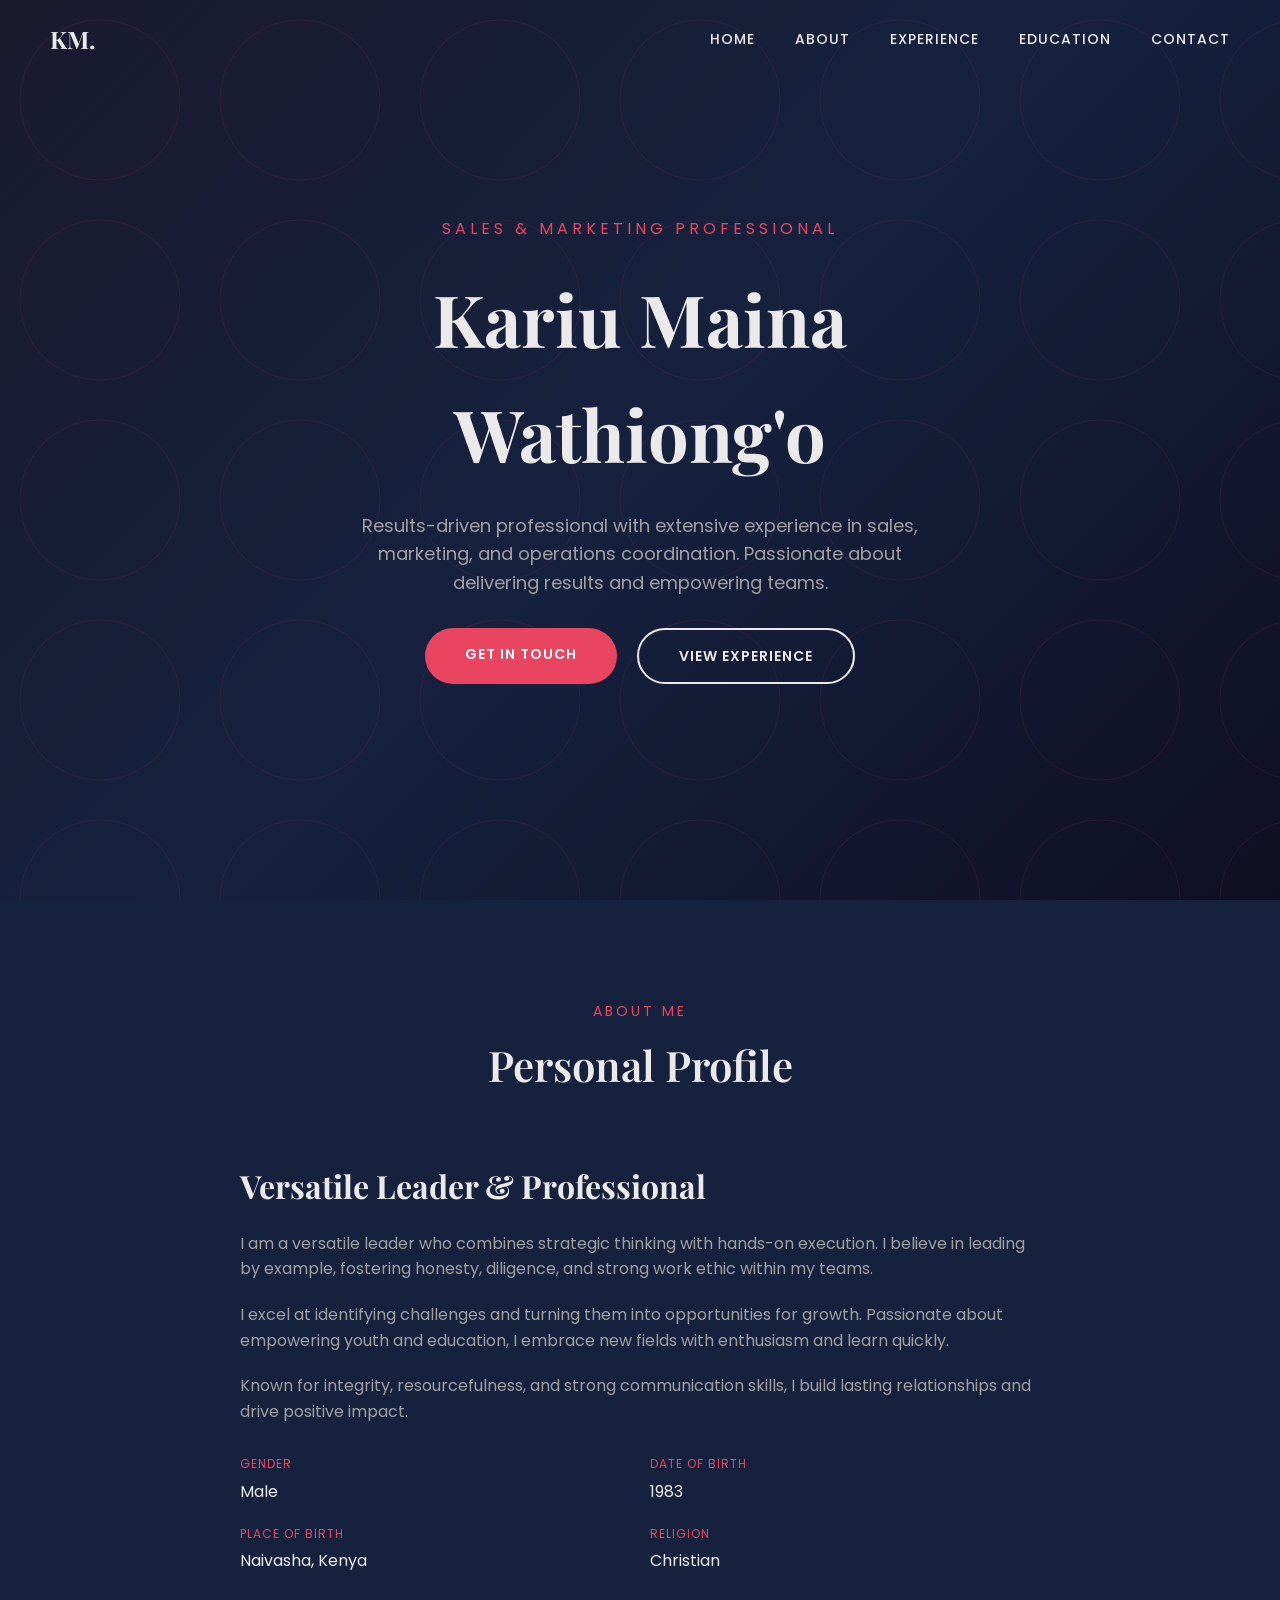
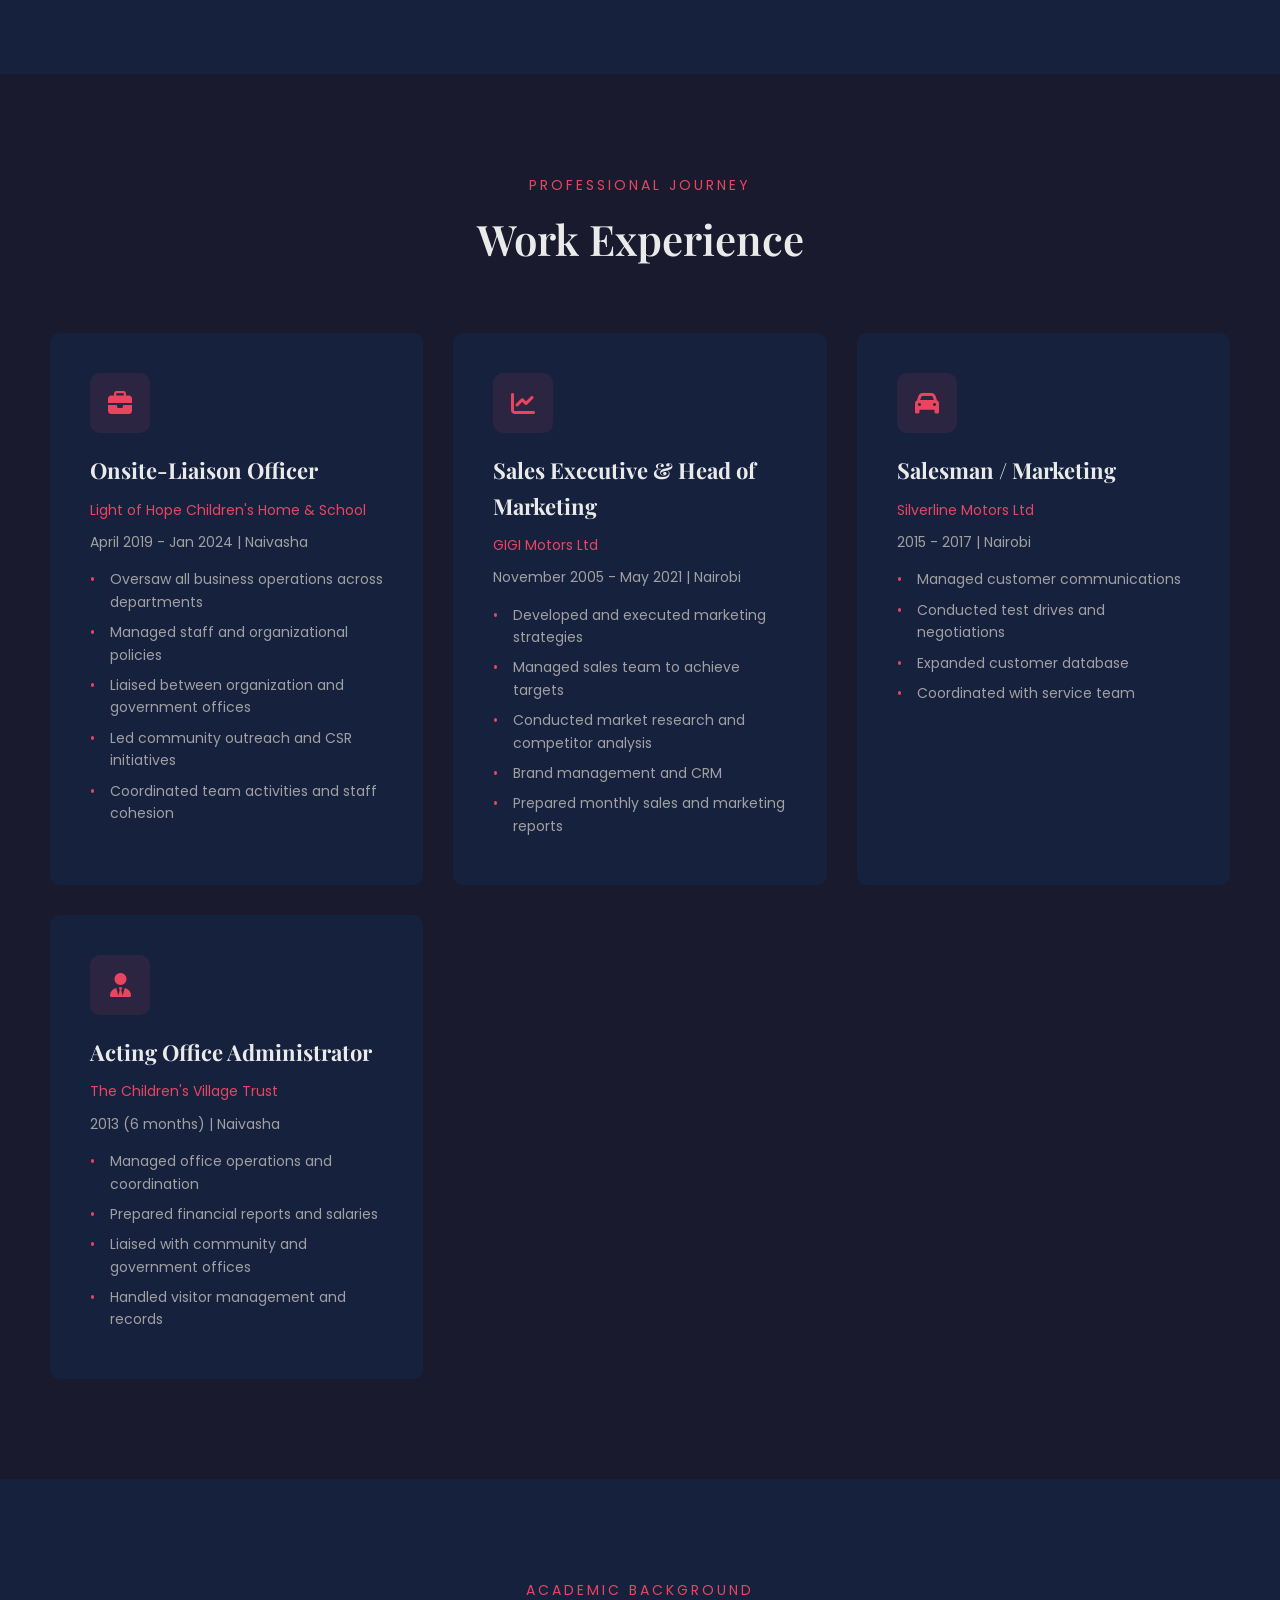
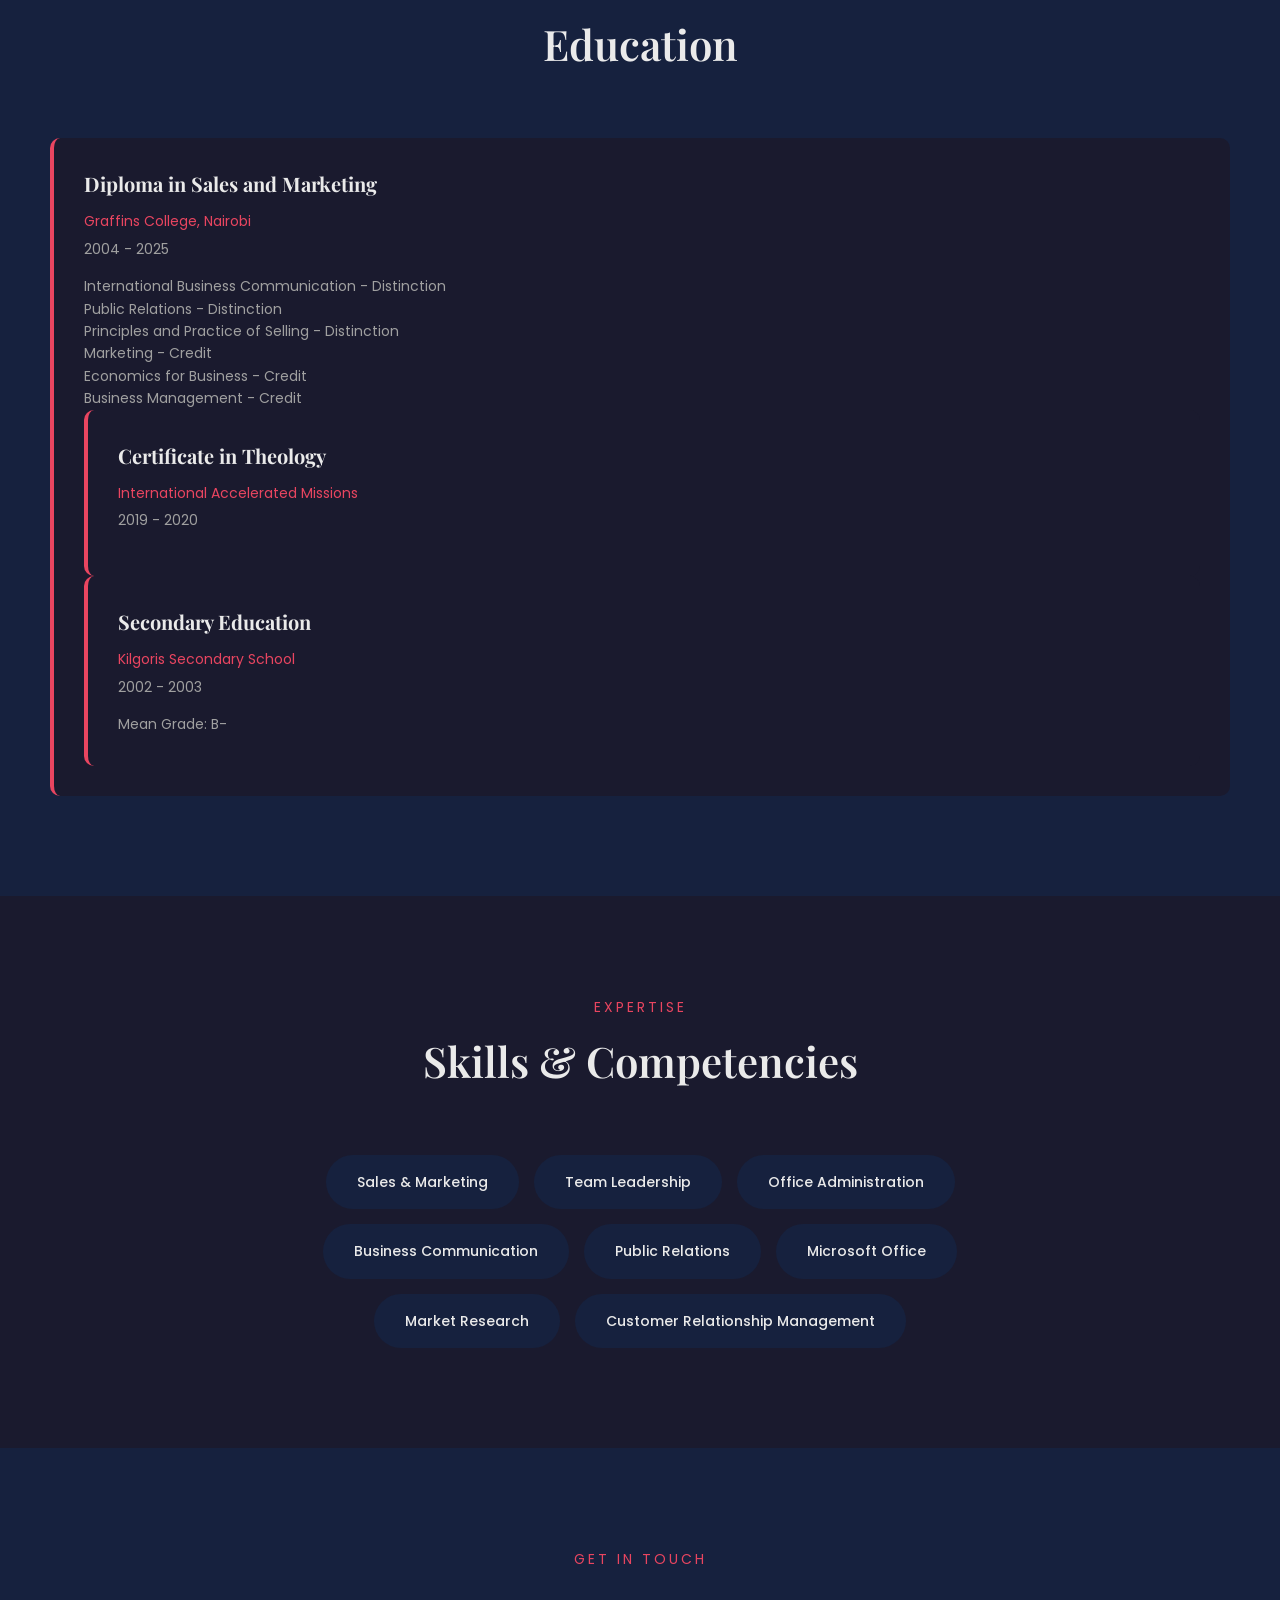
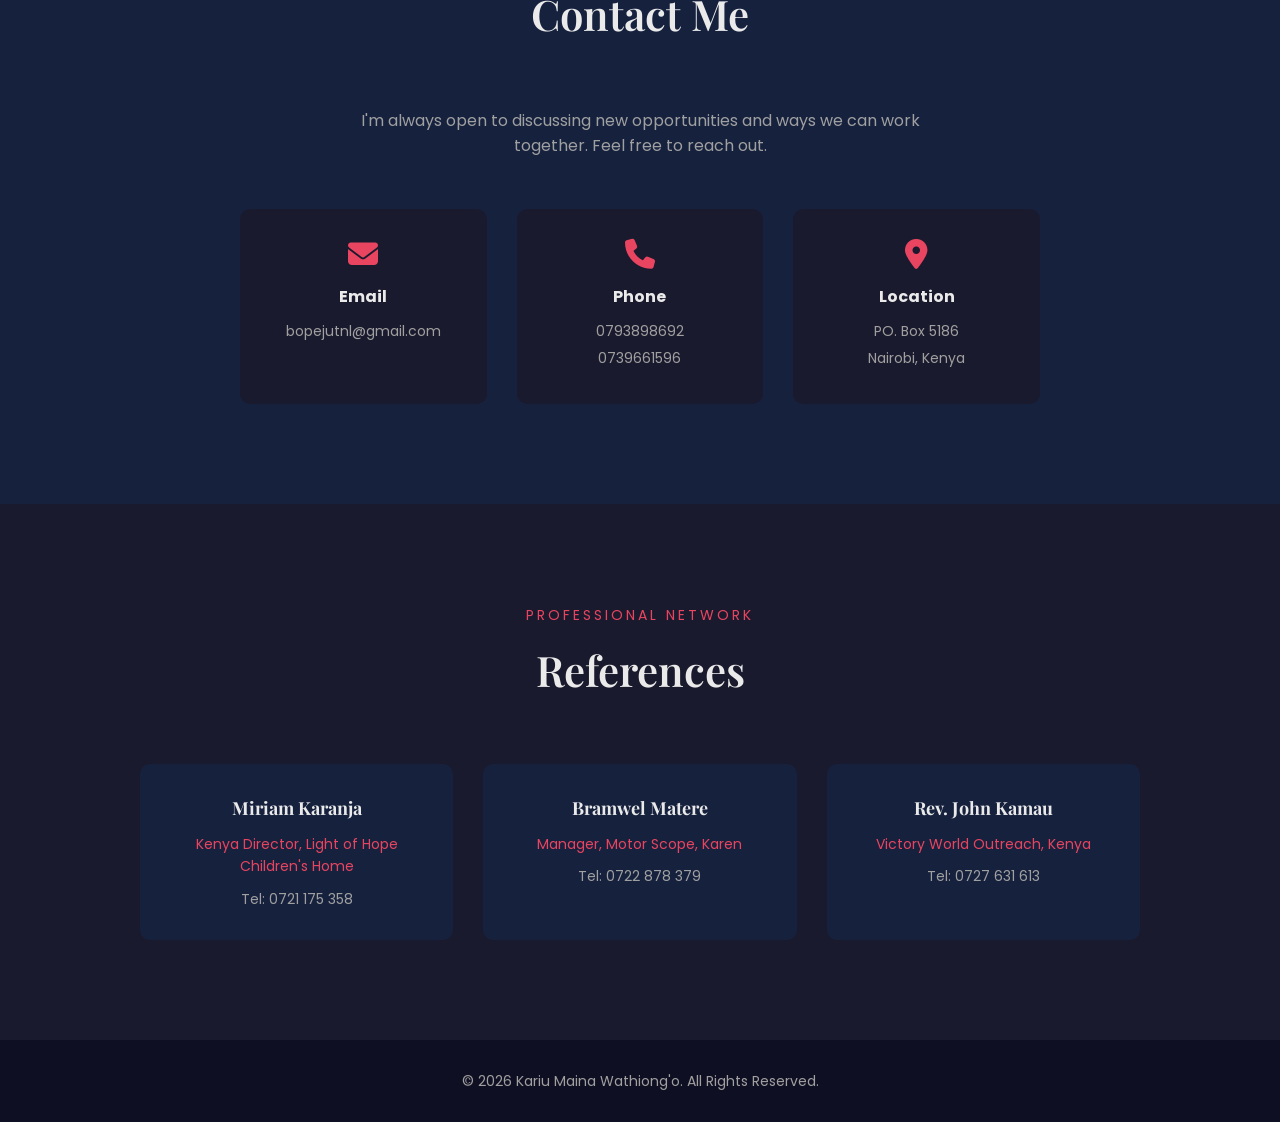
==== commit f37307b3: "Make email and phone clickable in contact section" ====
--- a/index.html
+++ b/index.html
@@ -499,9 +499,17 @@
             margin-bottom: 10px;
         }
         
-        .contact-item p {
+        .contact-item p,
+        .contact-item a {
             color: var(--text-muted);
             font-size: 14px;
+            text-decoration: none;
+            display: block;
+            margin-bottom: 5px;
+        }
+        
+        .contact-item a:hover {
+            color: var(--accent);
         }
         
         /* References Section */
@@ -1012,13 +1020,13 @@
                 <div class="contact-item">
                     <i class="fas fa-envelope"></i>
                     <h4>Email</h4>
-                    <p>bopejutnl@gmail.com</p>
+                    <a href="mailto:bopejutnl@gmail.com">bopejutnl@gmail.com</a>
                 </div>
                 <div class="contact-item">
                     <i class="fas fa-phone"></i>
                     <h4>Phone</h4>
-                    <p>0793898692</p>
-                    <p>0739661596</p>
+                    <a href="tel:0793898692">0793898692</a>
+                    <a href="tel:0739661596">0739661596</a>
                 </div>
                 <div class="contact-item">
                     <i class="fas fa-map-marker-alt"></i>
